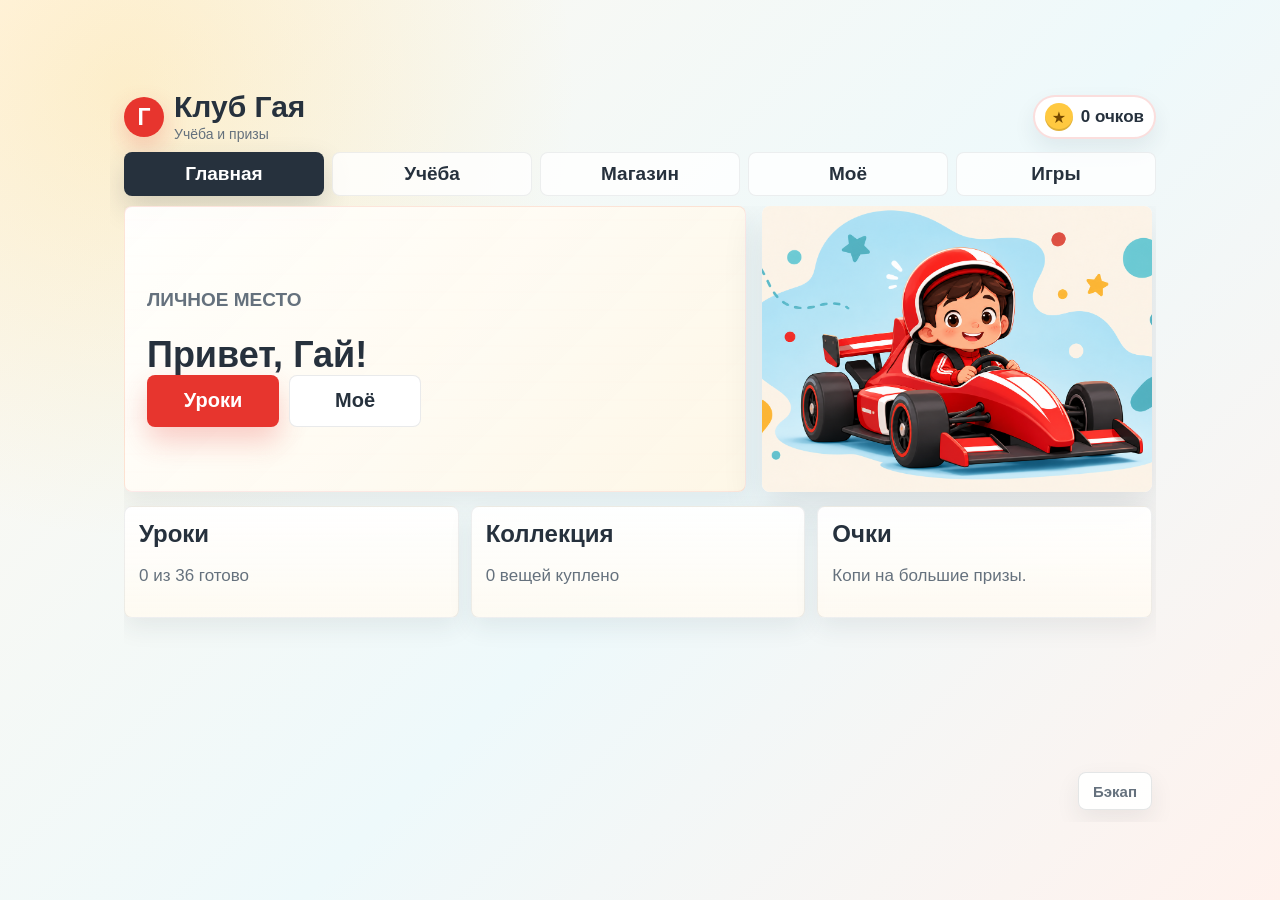
==== index.html @ ee02d969 "Add files via upload" ====
<!doctype html>
<html lang="ru">
  <head>
    <meta charset="utf-8">
    <meta name="viewport" content="width=device-width, initial-scale=1, viewport-fit=cover">
    <meta name="theme-color" content="#e7352e">
    <title>Клуб Гая</title>
    <link rel="manifest" href="manifest.webmanifest">
    <link rel="stylesheet" href="styles.css?v=11">
  </head>
  <body>
    <div id="app" class="app-shell"></div>
    <script src="content.js?v=11"></script>
    <script src="russian-content.js?v=11"></script>
    <script src="lesson-upgrades.js?v=11"></script>
    <script src="app.js?v=11"></script>
  </body>
</html>
---- styles.css ----
:root {
  color-scheme: light;
  --red: #e7352e;
  --red-dark: #b92622;
  --ink: #26313d;
  --muted: #65717d;
  --paper: #fffaf1;
  --panel: #ffffff;
  --line: #e9dfd1;
  --teal: #0da7a3;
  --blue: #3d7bd9;
  --yellow: #ffc940;
  --green: #49b86f;
  --shadow: 0 18px 40px rgba(38, 49, 61, 0.12);
  --soft-shadow: 0 10px 24px rgba(38, 49, 61, 0.08);
  --radius: 8px;
}

* {
  box-sizing: border-box;
}

body {
  margin: 0;
  min-height: 100vh;
  background:
    radial-gradient(circle at 10% 10%, rgba(255, 201, 64, 0.22), transparent 28rem),
    linear-gradient(135deg, #fff8ef 0%, #eef9fb 55%, #fff2ed 100%);
  color: var(--ink);
  font-family: "Trebuchet MS", "Segoe UI", Arial, system-ui, -apple-system, BlinkMacSystemFont, sans-serif;
  font-weight: 500;
}

button,
input,
select {
  font: inherit;
}

button {
  -webkit-tap-highlight-color: transparent;
}

.app-shell {
  width: min(1180px, 100%);
  min-height: 100vh;
  margin: 0 auto;
  padding: 18px clamp(14px, 3vw, 28px) 28px;
}

.topbar {
  display: grid;
  grid-template-columns: 1fr auto;
  gap: 16px;
  align-items: center;
  margin-bottom: 16px;
}

.brand {
  display: flex;
  gap: 12px;
  align-items: center;
  min-width: 0;
}

.brand-mark {
  display: grid;
  place-items: center;
  width: 48px;
  height: 48px;
  border-radius: 50%;
  background: var(--red);
  color: #fff;
  font-size: 28px;
  font-weight: 900;
  box-shadow: 0 10px 24px rgba(231, 53, 46, 0.24);
}

.brand h1 {
  margin: 0;
  font-size: clamp(25px, 4vw, 42px);
  line-height: 1;
}

.brand p {
  margin: 4px 0 0;
  color: var(--muted);
  font-size: clamp(14px, 2vw, 18px);
}

.points-pill {
  display: inline-flex;
  align-items: center;
  gap: 8px;
  min-height: 44px;
  padding: 8px 13px;
  border: 2px solid rgba(231, 53, 46, 0.16);
  border-radius: 999px;
  background: #fff;
  box-shadow: 0 10px 22px rgba(38, 49, 61, 0.08);
  white-space: nowrap;
  font-weight: 800;
}

.coin {
  display: inline-grid;
  place-items: center;
  width: 28px;
  height: 28px;
  border-radius: 50%;
  background: var(--yellow);
  color: #744800;
  box-shadow: inset 0 -2px 0 rgba(0, 0, 0, 0.12);
  font-size: 16px;
}

.nav {
  display: grid;
  grid-template-columns: repeat(5, minmax(0, 1fr));
  gap: 8px;
  margin-bottom: 18px;
}

.nav button,
.primary,
.ghost,
.choice,
.level-button,
.shop-button,
.backup-button {
  border: 0;
  border-radius: var(--radius);
  cursor: pointer;
  min-height: 46px;
  transition: transform 160ms ease, box-shadow 160ms ease, background 160ms ease;
}

.nav button {
  background: rgba(255, 255, 255, 0.78);
  color: var(--ink);
  border: 1px solid rgba(38, 49, 61, 0.08);
  font-weight: 800;
}

.nav button.active {
  background: var(--ink);
  color: #fff;
  box-shadow: 0 12px 28px rgba(38, 49, 61, 0.18);
}

.nav button:active,
.primary:active,
.ghost:active,
.choice:active,
.level-button:active,
.shop-button:active,
.backup-button:active {
  transform: translateY(1px) scale(0.99);
}

.hero {
  display: grid;
  grid-template-columns: minmax(0, 1fr) minmax(270px, 42%);
  gap: clamp(16px, 3vw, 28px);
  align-items: stretch;
  margin-bottom: 20px;
}

.hero-copy {
  min-height: 280px;
  padding: clamp(20px, 4vw, 34px);
  border-radius: var(--radius);
  background:
    linear-gradient(135deg, rgba(255, 255, 255, 0.94), rgba(255, 246, 228, 0.9)),
    repeating-linear-gradient(0deg, rgba(231, 53, 46, 0.04) 0 2px, transparent 2px 18px);
  border: 1px solid rgba(231, 53, 46, 0.1);
  box-shadow: var(--soft-shadow);
}

.eyebrow {
  margin: 0 0 10px;
  color: var(--red-dark);
  font-weight: 750;
  text-transform: uppercase;
  font-size: 13px;
  letter-spacing: 0;
}

.hero h2,
.section-title {
  margin: 0;
  font-size: 42px;
  line-height: 1.02;
  font-weight: 700;
}

.hero-copy p {
  max-width: 54ch;
  margin: 16px 0 22px;
  color: var(--muted);
  font-size: 19px;
  line-height: 1.42;
}

.hero-art {
  overflow: hidden;
  min-height: 280px;
  border-radius: var(--radius);
  background: #fff;
  box-shadow: var(--shadow);
}

.hero-art img,
.garage-scene img {
  width: 100%;
  height: 100%;
  min-height: 280px;
  object-fit: cover;
  display: block;
}

.quick-actions {
  display: flex;
  flex-wrap: wrap;
  gap: 10px;
}

.primary,
.backup-button.primary-action {
  background: var(--red);
  color: #fff;
  box-shadow: 0 14px 28px rgba(231, 53, 46, 0.24);
  font-weight: 900;
  padding: 0 18px;
}

.ghost,
.backup-button {
  background: #fff;
  color: var(--ink);
  border: 1px solid rgba(38, 49, 61, 0.1);
  font-weight: 850;
  padding: 0 16px;
}

.grid {
  display: grid;
  grid-template-columns: repeat(3, minmax(0, 1fr));
  gap: 12px;
}

.card {
  border-radius: var(--radius);
  background: linear-gradient(180deg, rgba(255, 255, 255, 0.95), rgba(255, 250, 241, 0.9));
  border: 1px solid rgba(38, 49, 61, 0.08);
  box-shadow: var(--soft-shadow);
}

.subject-card {
  display: grid;
  gap: 12px;
  min-height: 210px;
  padding: 18px;
  align-content: space-between;
}

.subject-icon {
  display: grid;
  place-items: center;
  width: 62px;
  height: 62px;
  border-radius: 18px;
  color: #fff;
  font-size: 32px;
  font-weight: 900;
}

.subject-russian {
  background: linear-gradient(135deg, var(--red), #ff8a40);
}

.subject-math {
  background: linear-gradient(135deg, var(--teal), #3d7bd9);
}

.subject-hebrew {
  background: linear-gradient(135deg, #3d7bd9, #7bcf7a);
}

.subject-card h3,
.panel h3,
.item-card h3 {
  margin: 0;
  font-size: 25px;
  line-height: 1.1;
}

.subject-card p,
.muted {
  color: var(--muted);
  line-height: 1.4;
}

.subject-card p {
  margin: 0;
}

.progress-line {
  height: 10px;
  overflow: hidden;
  border-radius: 999px;
  background: #efe7dc;
}

.progress-line span {
  display: block;
  height: 100%;
  border-radius: inherit;
  background: linear-gradient(90deg, var(--green), var(--teal));
}

.panel {
  padding: 18px;
  border-radius: var(--radius);
  background: linear-gradient(180deg, rgba(255, 255, 255, 0.95), rgba(255, 250, 241, 0.88));
  border: 1px solid rgba(38, 49, 61, 0.08);
  box-shadow: var(--soft-shadow);
}

.level-list {
  display: grid;
  gap: 10px;
  margin-top: 16px;
}

.level-button {
  display: grid;
  grid-template-columns: 1fr auto;
  gap: 12px;
  align-items: center;
  width: 100%;
  padding: 16px;
  text-align: left;
  background: #fff;
  border: 1px solid rgba(38, 49, 61, 0.1);
}

.level-button strong {
  display: block;
  font-size: 20px;
}

.level-button span {
  display: block;
  margin-top: 4px;
  color: var(--muted);
}

.level-status {
  color: var(--green);
  font-size: 24px;
  font-weight: 900;
}

.lesson {
  display: grid;
  gap: 14px;
}

.lesson-head {
  display: grid;
  gap: 10px;
}

.question {
  display: grid;
  place-items: center;
  padding: 10px 14px;
  font-size: 52px;
  font-weight: 500;
  text-align: center;
  line-height: 1.1;
}

.question.small {
  font-size: 34px;
  line-height: 1.22;
}

.question-card {
  min-height: 210px;
  display: grid;
  place-items: center;
  gap: 10px;
  padding: 22px;
  border-radius: var(--radius);
  background: linear-gradient(135deg, rgba(255, 255, 255, 0.98), rgba(238, 249, 251, 0.9));
  border: 2px solid rgba(13, 167, 163, 0.15);
  text-align: center;
}

.question-stem {
  color: var(--ink);
  font-size: 27px;
  font-weight: 500;
  line-height: 1.25;
}

.hint {
  color: #51606e;
  background: #fff5d8;
  border: 1px solid rgba(255, 201, 64, 0.48);
  border-radius: var(--radius);
  padding: 8px 12px;
  font-size: 21px;
  line-height: 1.25;
}

.visual-card {
  width: min(280px, 100%);
  min-height: 120px;
  display: grid;
  place-items: center;
}

.emoji-visual {
  font-size: 72px;
}

.mini-car,
.mini-ball,
.mini-balloon,
.mini-house {
  --toy: var(--red);
}

.red { --toy: #e7352e; }
.blue { --toy: #3d7bd9; }
.yellow { --toy: #ffc940; }
.green { --toy: #49b86f; }

.mini-car {
  position: relative;
  width: 190px;
  height: 70px;
  border-radius: 26px 44px 18px 18px;
  background: var(--toy);
  background: linear-gradient(180deg, color-mix(in srgb, var(--toy), #fff 24%), var(--toy));
  box-shadow: inset 0 -8px 0 rgba(0, 0, 0, 0.1), 0 12px 18px rgba(38, 49, 61, 0.16);
}

.mini-car::before {
  content: "";
  position: absolute;
  left: 56px;
  top: -28px;
  width: 72px;
  height: 40px;
  border-radius: 28px 34px 10px 10px;
  background: #bde7ff;
  border: 7px solid var(--toy);
}

.mini-car::after,
.mini-car span::before {
  content: "";
  position: absolute;
  bottom: -14px;
  width: 38px;
  height: 38px;
  border-radius: 50%;
  background: radial-gradient(circle, #fff 0 26%, #26313d 28% 62%, #111 64%);
}

.mini-car::after { left: 24px; }
.mini-car span::before { right: 24px; }

.mini-ball {
  width: 118px;
  height: 118px;
  border-radius: 50%;
  background: var(--toy);
  background:
    radial-gradient(circle at 35% 28%, rgba(255, 255, 255, 0.62), transparent 18%),
    linear-gradient(135deg, color-mix(in srgb, var(--toy), #fff 18%), var(--toy));
  box-shadow: inset -12px -16px 0 rgba(0, 0, 0, 0.1), 0 14px 20px rgba(38, 49, 61, 0.14);
}

.mini-balloon {
  width: 96px;
  height: 118px;
  border-radius: 50% 50% 44% 44%;
  background: var(--toy);
  background: linear-gradient(135deg, color-mix(in srgb, var(--toy), #fff 22%), var(--toy));
  box-shadow: inset -10px -14px 0 rgba(0, 0, 0, 0.1), 0 12px 18px rgba(38, 49, 61, 0.14);
  position: relative;
}

.mini-balloon::after {
  content: "";
  position: absolute;
  left: 46px;
  top: 112px;
  width: 2px;
  height: 42px;
  background: #7c8a95;
}

.mini-house {
  width: 142px;
  height: 108px;
  background: var(--toy);
  background: linear-gradient(180deg, color-mix(in srgb, var(--toy), #fff 24%), var(--toy));
  border-radius: 8px;
  position: relative;
  box-shadow: inset 0 -10px 0 rgba(0, 0, 0, 0.08), 0 12px 20px rgba(38, 49, 61, 0.14);
}

.mini-house::before {
  content: "";
  position: absolute;
  left: 16px;
  top: -48px;
  width: 110px;
  height: 110px;
  transform: rotate(45deg);
  background: #26313d;
  border-radius: 8px;
  z-index: -1;
}

.place-visual {
  grid-template-columns: 1fr;
  color: var(--ink);
}

.place-visual span {
  font-size: 56px;
}

.place-visual b {
  color: var(--red);
  font-size: 54px;
  line-height: 0.4;
}

.place-visual i {
  font-style: normal;
  font-size: 74px;
  line-height: 0.7;
}

.rtl {
  direction: rtl;
  font-family: "Segoe UI", Arial, sans-serif;
}

.choices {
  display: grid;
  grid-template-columns: repeat(2, minmax(0, 1fr));
  gap: 10px;
}

.choice {
  min-height: 86px;
  padding: 14px 16px;
  background: #fff;
  border: 2px solid rgba(38, 49, 61, 0.08);
  color: var(--ink);
  font-size: 30px;
  font-weight: 500;
  line-height: 1.16;
}

.choice.correct {
  border-color: var(--green);
  background: #ecfff2;
}

.choice.wrong {
  border-color: var(--red);
  background: #fff0ef;
}

.feedback {
  min-height: 34px;
  color: var(--muted);
  font-size: 19px;
  font-weight: 650;
}

.match-grid {
  display: grid;
  grid-template-columns: 1fr 1fr;
  gap: 12px;
}

.match-col {
  display: grid;
  gap: 8px;
}

.match-tile {
  min-height: 58px;
  padding: 10px;
  border: 2px solid rgba(38, 49, 61, 0.1);
  border-radius: var(--radius);
  background: #fff;
  font-size: 22px;
  font-weight: 900;
  cursor: pointer;
}

.match-tile.selected {
  border-color: var(--blue);
  background: #eff6ff;
}

.match-tile.done {
  opacity: 0.45;
  pointer-events: none;
}

.shop-grid {
  display: grid;
  grid-template-columns: repeat(4, minmax(0, 1fr));
  gap: 14px;
}

.item-card {
  display: grid;
  gap: 12px;
  padding: 14px;
}

.item-card h3 {
  display: flex;
  align-items: end;
  font-size: 24px;
  min-height: 60px;
  font-weight: 600;
}

.item-meta {
  display: grid;
  gap: 4px;
  min-height: 48px;
  margin: 0;
  color: var(--muted);
  font-size: 17px;
  line-height: 1.15;
}

.item-meta strong {
  color: var(--ink);
  font-size: 25px;
  font-weight: 700;
}

.item-meta strong::after {
  content: " очков";
  color: var(--muted);
  font-size: 16px;
  font-weight: 500;
}

.reward-frame {
  display: grid;
  place-items: center;
  min-height: 148px;
  border-radius: var(--radius);
  background:
    linear-gradient(180deg, rgba(255, 255, 255, 0.9), rgba(255, 247, 232, 0.94)),
    radial-gradient(circle at 50% 72%, rgba(38, 49, 61, 0.09), transparent 48%);
  border: 1px solid rgba(38, 49, 61, 0.08);
}

.reward-thumb {
  display: block;
  width: 88%;
  max-width: 172px;
  height: 134px;
  object-fit: contain;
}

.shop-button {
  width: 100%;
  background: var(--ink);
  color: #fff;
  font-weight: 800;
}

.shop-button.owned {
  background: #e7f7ee;
  color: #1f7b44;
}

.shop-button:disabled {
  cursor: default;
  opacity: 0.65;
}

.garage-scene {
  position: relative;
  min-height: 300px;
  overflow: hidden;
  border-radius: var(--radius);
  box-shadow: var(--shadow);
  background: #fff;
}

.garage-overlay {
  position: absolute;
  inset: auto 16px 16px;
  padding: 14px;
  border-radius: var(--radius);
  background: rgba(255, 255, 255, 0.9);
}

.backup-panel {
  display: grid;
  gap: 12px;
  max-width: 720px;
}

.file-input {
  display: block;
  width: 100%;
  padding: 14px;
  border-radius: var(--radius);
  border: 1px dashed rgba(38, 49, 61, 0.28);
  background: #fff;
}

.toast {
  position: fixed;
  right: 18px;
  bottom: 18px;
  z-index: 10;
  max-width: min(420px, calc(100% - 36px));
  padding: 14px 16px;
  border-radius: var(--radius);
  background: var(--ink);
  color: #fff;
  box-shadow: var(--shadow);
  font-weight: 800;
}

@media (max-width: 820px) {
  .topbar,
  .hero {
    grid-template-columns: 1fr;
  }

  .points-pill {
    justify-self: start;
  }

  .nav {
    grid-template-columns: repeat(3, minmax(0, 1fr));
  }

  .grid,
  .shop-grid {
    grid-template-columns: repeat(2, minmax(0, 1fr));
  }
}

@media (max-width: 560px) {
  .app-shell {
    padding-inline: 10px;
  }

  .nav,
  .grid,
  .choices,
  .shop-grid,
  .match-grid {
    grid-template-columns: 1fr;
  }

  .hero-copy,
  .panel {
    padding: 14px;
  }

  .section-title,
  .hero h2 {
    font-size: 34px;
  }

  .question {
    font-size: 40px;
  }

  .question.small,
  .question-stem {
    font-size: 26px;
  }

  .choice {
    font-size: 27px;
  }
}

.brand-mark,
.primary,
.backup-button.primary-action,
.subject-icon,
.level-status {
  font-weight: 800;
}

.brand h1,
.nav button,
.level-button strong,
.shop-button {
  font-weight: 750;
}

.subject-card h3,
.panel h3,
.item-card h3,
.feedback {
  font-weight: 650;
}

/* Fixed horizontal tablet layout */
body {
  display: grid;
  place-items: center;
  min-height: 100vh;
  overflow: hidden;
}

.app-shell {
  position: relative;
  width: min(1180px, calc(100vw - 24px));
  height: min(760px, calc(100vh - 24px));
  min-height: 0;
  display: grid;
  grid-template-rows: auto auto 1fr;
  gap: 12px;
  padding: 16px 18px;
  overflow: hidden;
}

.app-shell > main {
  min-height: 0;
  overflow: auto;
  padding: 0 2px 54px 0;
  scrollbar-width: thin;
}

.topbar {
  grid-template-columns: 1fr auto;
  margin: 0;
}

.brand-mark {
  width: 44px;
  height: 44px;
  font-size: 25px;
  font-weight: 700;
}

.brand h1 {
  font-size: 34px;
  font-weight: 700;
}

.brand p {
  font-size: 16px;
}

.points-pill {
  min-height: 42px;
  font-weight: 700;
}

.nav {
  grid-template-columns: repeat(5, minmax(0, 1fr));
  gap: 10px;
  margin: 0;
}

.nav button {
  min-height: 48px;
  font-size: 20px;
  font-weight: 650;
}

.side-backup {
  position: absolute;
  right: 18px;
  bottom: 12px;
  z-index: 8;
  min-height: 38px;
  padding: 0 14px;
  border: 1px solid rgba(38, 49, 61, 0.12);
  border-radius: var(--radius);
  background: rgba(255, 255, 255, 0.92);
  color: var(--muted);
  box-shadow: var(--soft-shadow);
  cursor: pointer;
  font-size: 15px;
  font-weight: 600;
}

.hero {
  grid-template-columns: minmax(0, 1.08fr) minmax(360px, 0.92fr);
  gap: 16px;
  height: 308px;
  margin-bottom: 14px;
}

.hero-copy,
.hero-art,
.hero-art img {
  min-height: 0;
  height: 100%;
}

.hero-copy {
  display: grid;
  align-content: center;
  padding: 26px;
}

.hero h2,
.section-title {
  font-size: 40px;
  font-weight: 700;
}

.quick-actions .primary,
.quick-actions .ghost {
  min-width: 132px;
  min-height: 52px;
  font-size: 20px;
  font-weight: 650;
}

.grid {
  grid-template-columns: repeat(3, minmax(0, 1fr));
  gap: 14px;
}

.panel {
  padding: 16px;
}

.subject-card {
  min-height: 246px;
  padding: 18px;
}

.subject-card h3,
.panel h3 {
  font-size: 26px;
  font-weight: 650;
}

.level-list {
  grid-template-columns: repeat(2, minmax(0, 1fr));
  gap: 10px;
  max-height: 548px;
  overflow: auto;
  padding-right: 2px;
}

.level-button {
  min-height: 86px;
  grid-template-columns: minmax(0, 1fr) auto;
  padding: 14px;
}

.lesson {
  height: 100%;
  grid-template-rows: auto minmax(0, 1fr) auto auto;
}

.lesson-head {
  grid-template-columns: auto minmax(0, 1fr) 250px;
  align-items: center;
}

.lesson-head h2 {
  margin: 0;
  font-size: 30px;
}

.lesson-head .muted {
  margin: 0;
}

.question-card {
  min-height: 250px;
  padding: 20px;
}

.question {
  font-size: 50px;
}

.question.small {
  font-size: 32px;
}

.choices {
  grid-template-columns: repeat(2, minmax(0, 1fr));
  gap: 12px;
}

.choice {
  min-height: 78px;
  font-size: 28px;
  font-weight: 500;
}

.shop-grid {
  grid-template-columns: repeat(5, minmax(0, 1fr));
  gap: 12px;
}

.item-card {
  min-height: 286px;
  padding: 10px;
  gap: 8px;
}

.reward-frame {
  min-height: 150px;
  background: #fff7e8;
}

.reward-thumb {
  width: 100%;
  max-width: 158px;
  height: 142px;
  border-radius: var(--radius);
  object-fit: contain;
}

.item-card h3 {
  min-height: 54px;
  font-size: 22px;
  font-weight: 650;
}

.item-meta {
  min-height: 42px;
  font-size: 16px;
}

.item-meta strong {
  font-size: 23px;
}

.shop-button {
  min-height: 42px;
  font-weight: 650;
}

.garage-scene {
  min-height: 340px;
}

.games-layout {
  display: grid;
  grid-template-columns: 1.2fr 1fr 1fr;
  gap: 14px;
}

.match-grid {
  grid-template-columns: 1fr 1fr;
}

.games-intro {
  min-height: 250px;
  display: grid;
  align-content: center;
}

.game-slot {
  min-height: 250px;
  display: grid;
  place-items: center;
  align-content: center;
  gap: 14px;
  border-radius: var(--radius);
  background: #fff;
  border: 2px dashed rgba(38, 49, 61, 0.18);
  box-shadow: var(--soft-shadow);
}

.game-slot h3 {
  margin: 0;
  font-size: 26px;
}

.game-slot.locked {
  opacity: 0.72;
}

.game-icon {
  display: grid;
  place-items: center;
  width: 86px;
  height: 86px;
  border-radius: 50%;
  background: var(--red);
  color: #fff;
  font-size: 48px;
  font-weight: 700;
}

.backup-panel {
  max-width: 520px;
}

/* Layout repair pass: tablet-first, no spilling */
.app-shell {
  width: min(1060px, calc(100vw - 20px));
  height: min(744px, calc(100vh - 20px));
  padding: 14px;
  gap: 10px;
}

.app-shell * {
  min-width: 0;
}

.app-shell > main {
  padding: 0 4px 48px 0;
}

.topbar {
  gap: 10px;
}

.brand {
  gap: 10px;
}

.brand-mark {
  width: 40px;
  height: 40px;
  font-size: 23px;
}

.brand h1 {
  font-size: 30px;
  white-space: nowrap;
}

.brand p {
  font-size: 14px;
  white-space: nowrap;
}

.points-pill {
  min-height: 38px;
  padding: 6px 10px;
  font-size: 17px;
}

.nav {
  gap: 8px;
}

.nav button {
  min-height: 44px;
  padding: 0 8px;
  font-size: 19px;
  line-height: 1.05;
  overflow: hidden;
  white-space: nowrap;
  text-overflow: ellipsis;
}

.hero {
  height: 286px;
  grid-template-columns: 1fr 390px;
}

.hero-copy {
  padding: 22px;
}

.hero h2,
.section-title {
  font-size: 36px;
  line-height: 1.08;
  overflow-wrap: anywhere;
}

.panel {
  padding: 14px;
}

.grid {
  gap: 12px;
}

.panel h3,
.subject-card h3 {
  font-size: 24px;
  line-height: 1.12;
}

.muted,
.subject-card p {
  font-size: 17px;
  line-height: 1.25;
}

.subject-card {
  min-height: 220px;
  gap: 10px;
}

.subject-card .primary {
  min-height: 44px;
  font-size: 18px;
}

.level-list {
  grid-template-columns: repeat(2, minmax(0, 1fr));
  max-height: 570px;
}

.level-button {
  min-height: 74px;
  grid-template-columns: 38px minmax(0, 1fr) 28px;
  gap: 10px;
  padding: 10px 12px;
}

.level-button.locked {
  background: rgba(255, 255, 255, 0.62);
  color: #8a96a1;
  box-shadow: none;
  cursor: default;
}

.level-button.locked .level-num {
  background: #edf1f4;
  color: #8a96a1;
}

.level-num {
  display: grid;
  place-items: center;
  width: 34px;
  height: 34px;
  border-radius: 50%;
  background: #fff1dc;
  color: var(--red-dark);
  font-size: 18px;
  font-weight: 700;
}

.level-copy {
  overflow: hidden;
}

.level-copy strong {
  display: block;
  font-size: 20px;
  line-height: 1.08;
  overflow: hidden;
  white-space: nowrap;
  text-overflow: ellipsis;
}

.level-copy span {
  display: block;
  margin-top: 5px;
  font-size: 16px;
  line-height: 1.1;
}

.level-status {
  font-size: 25px;
  line-height: 1;
}

.lesson-head {
  grid-template-columns: auto minmax(0, 1fr) 220px;
  gap: 10px;
}

.lesson-head h2 {
  font-size: 28px;
  overflow: hidden;
  white-space: nowrap;
  text-overflow: ellipsis;
}

.question-card {
  min-height: 226px;
  max-height: 280px;
  overflow: auto;
}

.question-stem {
  font-size: 25px;
  overflow-wrap: anywhere;
}

.question {
  font-size: 46px;
  overflow-wrap: anywhere;
}

.question.small {
  font-size: 30px;
}

.hint {
  font-size: 19px;
}

.choices {
  gap: 10px;
}

.choice {
  min-height: 72px;
  max-height: 116px;
  display: flex;
  align-items: center;
  justify-content: center;
  padding: 10px 12px;
  overflow: hidden;
  overflow-wrap: anywhere;
  text-align: center;
  font-size: 25px;
  line-height: 1.12;
}

.feedback {
  font-size: 18px;
  min-height: 28px;
}

.shop-grid {
  grid-template-columns: repeat(3, minmax(0, 1fr));
  gap: 14px;
  margin-top: 10px !important;
}

.item-card {
  min-height: 284px;
  grid-template-rows: 166px 48px 34px 42px;
  gap: 8px;
  padding: 12px;
}

.reward-frame {
  min-height: 0;
  height: 166px;
  overflow: hidden;
  background: #fffaf1;
  border: 0;
}

.reward-thumb {
  width: 156px;
  height: 156px;
  max-width: none;
  border-radius: 0;
  object-fit: contain;
  mix-blend-mode: multiply;
}

.item-card h3 {
  min-height: 0;
  align-items: center;
  justify-content: center;
  text-align: center;
  font-size: 22px;
  line-height: 1.05;
  overflow: hidden;
}

.item-meta {
  min-height: 0;
  display: flex;
  align-items: center;
  justify-content: center;
}

.item-meta span {
  display: none;
}

.item-meta strong {
  font-size: 24px;
  line-height: 1;
  white-space: nowrap;
}

.item-meta strong::after {
  font-size: 15px;
}

.shop-button {
  min-height: 42px;
  padding: 0 8px;
  font-size: 18px;
  overflow: hidden;
}

.garage-scene {
  min-height: 294px;
}

.garage-overlay {
  max-width: 380px;
}

.garage-overlay h2 {
  margin: 0 0 4px;
}

.games-layout {
  grid-template-columns: repeat(3, minmax(0, 1fr));
}

.game-slot,
.games-intro {
  min-height: 220px;
}

.games-layout {
  align-items: stretch;
}

.game-slot {
  padding: 16px;
  text-align: center;
}

.game-slot .muted {
  margin: 0;
  min-height: 42px;
}

.game-slot.unlocked {
  border-style: solid;
  border-color: rgba(73, 184, 111, 0.38);
  background: #f3fff7;
}

.backup-panel {
  max-width: 460px;
}

.practice-card {
  display: grid;
  grid-template-columns: minmax(0, 1fr) 150px;
  gap: 12px;
  align-items: center;
  margin: 12px 0;
  padding: 12px 14px;
  border: 1px solid rgba(13, 167, 163, 0.2);
  border-radius: var(--radius);
  background: #f4fffc;
}

.practice-card h3 {
  margin: 0 0 4px;
  font-size: 23px;
  line-height: 1.08;
}

.practice-card p {
  margin: 0;
}

.practice-card.locked {
  background: #f7f4ef;
  border-color: rgba(38, 49, 61, 0.08);
}

.practice-start {
  width: 100%;
  font-size: 18px;
}

.primary:disabled,
.practice-start:disabled {
  cursor: default;
  background: #c9d0d6;
  color: #66717c;
  box-shadow: none;
}

.endless-panel .question-card {
  min-height: 210px;
}

.endless-head {
  grid-template-columns: auto minmax(0, 1fr) 250px;
}

.endless-head h2 {
  margin: 0;
}

.endless-head .muted {
  margin: 4px 0 0;
}

.endless-stats {
  display: grid;
  grid-template-columns: repeat(2, minmax(0, 1fr));
  gap: 8px;
}

.endless-stats span {
  display: grid;
  place-items: center;
  min-height: 46px;
  padding: 6px 8px;
  border-radius: var(--radius);
  background: #fff8e5;
  color: #744800;
  font-size: 18px;
  font-weight: 800;
  text-align: center;
}

.endless-meta {
  margin: 4px 0 10px;
  color: var(--muted);
  font-size: 17px;
  line-height: 1.2;
}

.simple-head {
  grid-template-columns: auto minmax(0, 1fr);
}

.empty-state {
  display: grid;
  place-items: center;
  min-height: 300px;
  text-align: center;
}

.empty-state h3 {
  margin: 0 0 8px;
  font-size: 34px;
}

.brick-breaker-card {
  align-content: start;
}

.brick-game-icon {
  font-size: 27px;
}

.game-pack-actions {
  display: grid;
  grid-template-columns: repeat(2, minmax(0, 1fr));
  gap: 8px;
  width: 100%;
}

.game-play-button {
  width: 100%;
  min-height: 42px;
}

.game-player {
  display: grid;
  grid-template-rows: auto minmax(0, 1fr);
  gap: 8px;
  height: min(606px, calc(100vh - 138px));
}

.game-player-head {
  display: grid;
  grid-template-columns: auto minmax(0, 1fr);
  align-items: center;
  gap: 12px;
  min-height: 58px;
  padding: 10px 12px;
  border: 1px solid rgba(38, 49, 61, 0.08);
  border-radius: var(--radius);
  background: rgba(255, 255, 255, 0.9);
  box-shadow: var(--soft-shadow);
}

.game-player-head h2 {
  margin: 0;
  font-size: 28px;
  line-height: 1.05;
}

.game-player-head .muted {
  margin: 3px 0 0;
}

.game-frame {
  width: 100%;
  height: 100%;
  border: 0;
  border-radius: var(--radius);
  background: #eef7f8;
  box-shadow: var(--shadow);
}
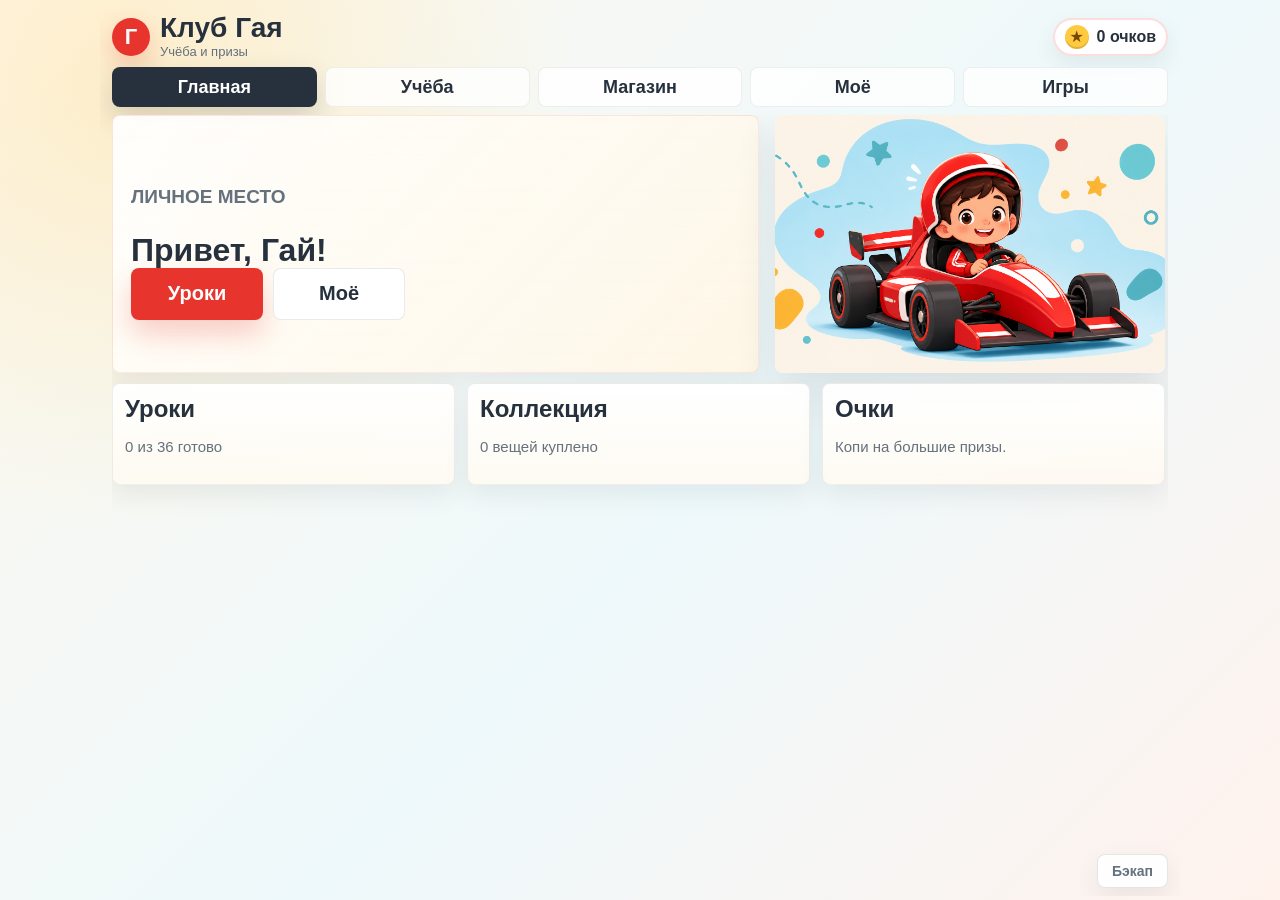
==== commit e5366eeb: "Add files via upload" ====
--- a/index.html
+++ b/index.html
@@ -6,13 +6,13 @@
     <meta name="theme-color" content="#e7352e">
     <title>Клуб Гая</title>
     <link rel="manifest" href="manifest.webmanifest">
-    <link rel="stylesheet" href="styles.css?v=11">
+    <link rel="stylesheet" href="styles.css?v=12">
   </head>
   <body>
     <div id="app" class="app-shell"></div>
-    <script src="content.js?v=11"></script>
-    <script src="russian-content.js?v=11"></script>
-    <script src="lesson-upgrades.js?v=11"></script>
-    <script src="app.js?v=11"></script>
+    <script src="content.js?v=12"></script>
+    <script src="russian-content.js?v=12"></script>
+    <script src="lesson-upgrades.js?v=12"></script>
+    <script src="app.js?v=12"></script>
   </body>
 </html>
--- a/styles.css
+++ b/styles.css
@@ -1614,3 +1614,352 @@
   background: #eef7f8;
   box-shadow: var(--shadow);
 }
+
+/* Chrome tablet viewport fit */
+html,
+body {
+  height: 100%;
+  min-height: 100svh;
+}
+
+body {
+  min-height: 100svh;
+}
+
+.app-shell {
+  width: min(1080px, calc(100vw - 8px));
+  height: calc(100vh - 8px);
+  height: calc(100dvh - 8px);
+  height: calc(100svh - 8px);
+  padding: 10px 12px;
+  gap: 8px;
+  grid-template-rows: auto auto minmax(0, 1fr);
+}
+
+.app-shell > main {
+  padding: 0 3px 40px 0;
+}
+
+.topbar {
+  min-height: 40px;
+}
+
+.brand-mark {
+  width: 38px;
+  height: 38px;
+  font-size: 22px;
+}
+
+.brand h1 {
+  font-size: 28px;
+}
+
+.brand p {
+  margin-top: 2px;
+  font-size: 13px;
+}
+
+.points-pill {
+  min-height: 36px;
+  padding: 5px 10px;
+  font-size: 16px;
+}
+
+.coin {
+  width: 24px;
+  height: 24px;
+}
+
+.nav button {
+  min-height: 40px;
+  font-size: 18px;
+}
+
+.side-backup {
+  right: 12px;
+  bottom: 8px;
+  min-height: 34px;
+  font-size: 14px;
+}
+
+.hero {
+  height: min(258px, calc(100svh - 398px));
+  min-height: 198px;
+  margin-bottom: 10px;
+}
+
+.hero-copy {
+  padding: 18px;
+}
+
+.hero h2,
+.section-title {
+  font-size: 32px;
+}
+
+.panel {
+  padding: 12px;
+}
+
+.subject-card {
+  min-height: 190px;
+  padding: 14px;
+}
+
+.subject-icon {
+  width: 56px;
+  height: 56px;
+  font-size: 30px;
+}
+
+.muted,
+.subject-card p {
+  font-size: 15px;
+}
+
+.level-list {
+  max-height: calc(100svh - 192px);
+  gap: 8px;
+  margin-top: 10px;
+}
+
+.level-button {
+  min-height: 62px;
+  padding: 8px 10px;
+}
+
+.level-copy strong {
+  font-size: 18px;
+}
+
+.level-copy span {
+  font-size: 14px;
+}
+
+.lesson {
+  gap: 8px;
+}
+
+.lesson-head {
+  grid-template-columns: auto minmax(0, 1fr) 180px;
+}
+
+.lesson-head h2 {
+  font-size: 24px;
+}
+
+.lesson-head .muted {
+  font-size: 14px;
+}
+
+.question-card {
+  min-height: 160px;
+  max-height: 210px;
+  padding: 14px;
+}
+
+.question {
+  font-size: 36px;
+}
+
+.question.small,
+.question-stem {
+  font-size: 23px;
+}
+
+.hint {
+  padding: 9px 12px;
+  font-size: 16px;
+}
+
+.choice {
+  min-height: 56px;
+  max-height: 86px;
+  font-size: 22px;
+}
+
+.feedback {
+  font-size: 16px;
+}
+
+.practice-card {
+  margin: 8px 0;
+  padding: 9px 10px;
+}
+
+.practice-card h3 {
+  font-size: 20px;
+}
+
+.shop-grid {
+  grid-template-columns: repeat(4, minmax(0, 1fr));
+  gap: 10px;
+}
+
+.item-card {
+  min-height: 230px;
+  grid-template-rows: 124px 40px 28px 38px;
+  padding: 9px;
+}
+
+.reward-frame {
+  height: 124px;
+}
+
+.reward-thumb {
+  width: 118px;
+  height: 118px;
+}
+
+.item-card h3 {
+  font-size: 18px;
+}
+
+.item-meta strong {
+  font-size: 20px;
+}
+
+.games-layout {
+  grid-template-columns: repeat(3, minmax(0, 1fr));
+  gap: 10px;
+}
+
+.game-slot,
+.games-intro {
+  min-height: 188px;
+}
+
+.game-slot {
+  padding: 12px;
+}
+
+.game-player {
+  height: calc(100vh - 104px);
+  height: calc(100dvh - 104px);
+  height: calc(100svh - 104px);
+  gap: 6px;
+}
+
+.game-player-head {
+  min-height: 46px;
+  padding: 7px 9px;
+}
+
+.game-player-head h2 {
+  font-size: 24px;
+}
+
+.game-frame {
+  box-shadow: var(--soft-shadow);
+}
+
+@media (max-height: 650px) {
+  .app-shell {
+    padding: 7px 9px;
+    gap: 6px;
+  }
+
+  .brand p {
+    display: none;
+  }
+
+  .brand-mark {
+    width: 34px;
+    height: 34px;
+    font-size: 20px;
+  }
+
+  .brand h1 {
+    font-size: 24px;
+  }
+
+  .points-pill {
+    min-height: 32px;
+    font-size: 14px;
+  }
+
+  .nav button {
+    min-height: 36px;
+    font-size: 16px;
+  }
+
+  .hero {
+    height: 206px;
+    min-height: 184px;
+    grid-template-columns: minmax(0, 1fr) 330px;
+  }
+
+  .hero h2,
+  .section-title {
+    font-size: 28px;
+  }
+
+  .grid {
+    gap: 8px;
+  }
+
+  .subject-card {
+    min-height: 168px;
+    padding: 11px;
+  }
+
+  .subject-card h3,
+  .panel h3 {
+    font-size: 20px;
+  }
+
+  .subject-card .primary,
+  .quick-actions .primary,
+  .quick-actions .ghost {
+    min-height: 38px;
+    font-size: 16px;
+  }
+
+  .level-list {
+    max-height: calc(100svh - 166px);
+  }
+
+  .level-button {
+    min-height: 54px;
+  }
+
+  .lesson-head {
+    grid-template-columns: auto minmax(0, 1fr) 150px;
+  }
+
+  .question-card {
+    min-height: 132px;
+    max-height: 172px;
+  }
+
+  .choice {
+    min-height: 48px;
+    font-size: 19px;
+  }
+
+  .shop-grid {
+    grid-template-columns: repeat(5, minmax(0, 1fr));
+  }
+
+  .item-card {
+    min-height: 196px;
+    grid-template-rows: 98px 34px 24px 34px;
+  }
+
+  .reward-frame {
+    height: 98px;
+  }
+
+  .reward-thumb {
+    width: 94px;
+    height: 94px;
+  }
+
+  .item-card h3 {
+    font-size: 15px;
+  }
+
+  .game-player {
+    height: calc(100svh - 84px);
+  }
+}
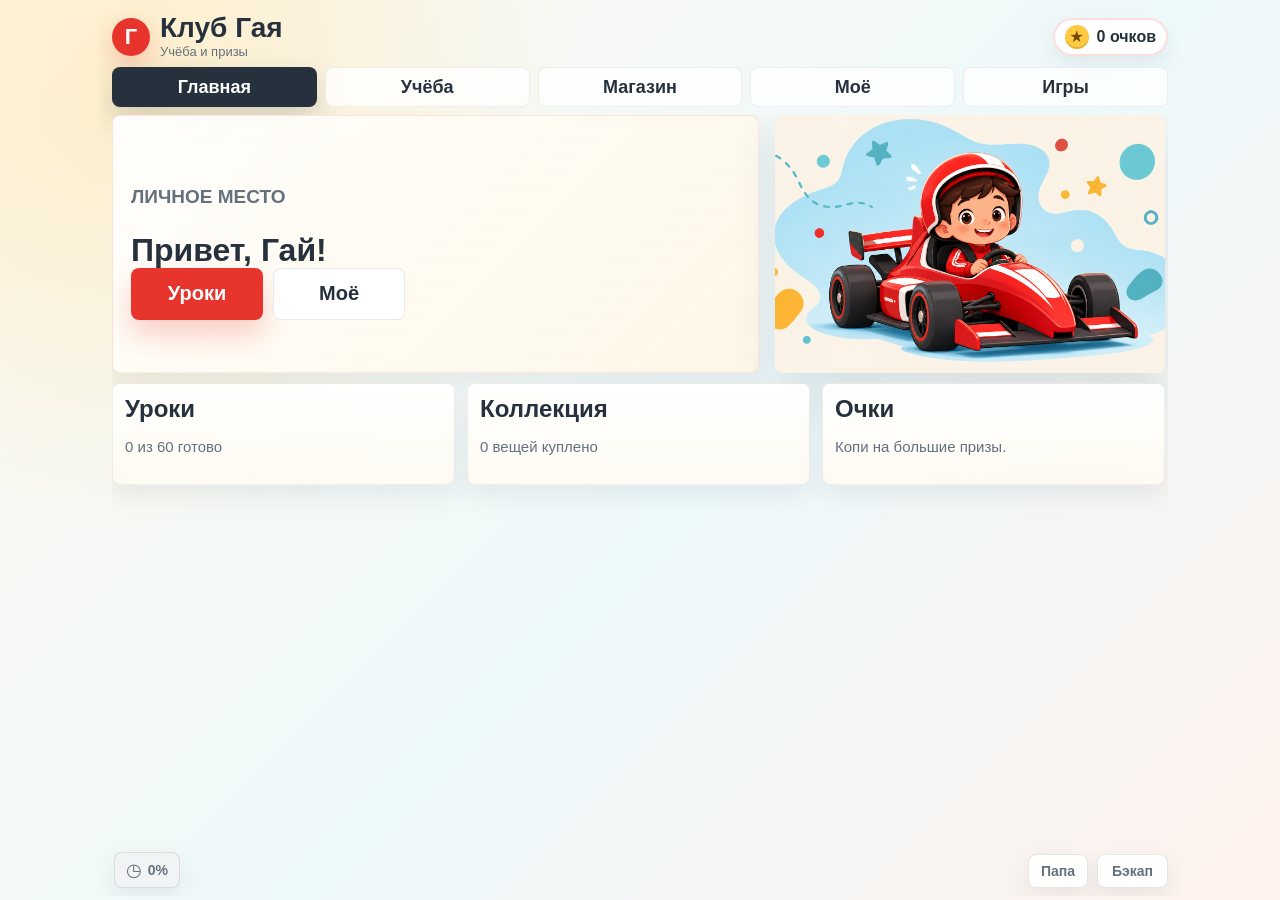
==== commit 43b6693a: "Add files via upload" ====
--- a/index.html
+++ b/index.html
@@ -6,13 +6,14 @@
     <meta name="theme-color" content="#e7352e">
     <title>Клуб Гая</title>
     <link rel="manifest" href="manifest.webmanifest">
-    <link rel="stylesheet" href="styles.css?v=12">
+    <link rel="stylesheet" href="styles.css?v=20">
   </head>
   <body>
     <div id="app" class="app-shell"></div>
-    <script src="content.js?v=12"></script>
-    <script src="russian-content.js?v=12"></script>
-    <script src="lesson-upgrades.js?v=12"></script>
-    <script src="app.js?v=12"></script>
+    <script src="content.js?v=20"></script>
+    <script src="russian-content.js?v=20"></script>
+    <script src="lesson-upgrades.js?v=20"></script>
+    <script src="expanded-lessons.js?v=20"></script>
+    <script src="app.js?v=20"></script>
   </body>
 </html>
--- a/styles.css
+++ b/styles.css
@@ -18,6 +18,7 @@
 
 * {
   box-sizing: border-box;
+  -webkit-tap-highlight-color: transparent;
 }
 
 body {
@@ -29,6 +30,10 @@
   color: var(--ink);
   font-family: "Trebuchet MS", "Segoe UI", Arial, system-ui, -apple-system, BlinkMacSystemFont, sans-serif;
   font-weight: 500;
+  user-select: none;
+  -webkit-user-select: none;
+  -webkit-touch-callout: none;
+  overscroll-behavior: none;
 }
 
 button,
@@ -39,6 +44,10 @@
 
 button {
   -webkit-tap-highlight-color: transparent;
+  user-select: none;
+  -webkit-user-select: none;
+  -webkit-touch-callout: none;
+  touch-action: manipulation;
 }
 
 .app-shell {
@@ -555,6 +564,10 @@
   font-family: "Segoe UI", Arial, sans-serif;
 }
 
+.text-run {
+  unicode-bidi: isolate;
+}
+
 .choices {
   display: grid;
   grid-template-columns: repeat(2, minmax(0, 1fr));
@@ -587,6 +600,70 @@
   color: var(--muted);
   font-size: 19px;
   font-weight: 650;
+}
+
+.intro-card {
+  display: grid;
+  align-content: center;
+  gap: 14px;
+  min-height: 420px;
+  padding: 24px;
+  border-radius: var(--radius);
+  background:
+    linear-gradient(135deg, rgba(255, 255, 255, 0.98), rgba(255, 245, 225, 0.92)),
+    repeating-linear-gradient(0deg, rgba(13, 167, 163, 0.05) 0 2px, transparent 2px 18px);
+  border: 2px solid rgba(13, 167, 163, 0.14);
+  text-align: center;
+}
+
+.intro-card h3 {
+  margin: 0;
+  font-size: 34px;
+  line-height: 1.08;
+}
+
+.intro-card p {
+  margin: 0;
+  color: var(--muted);
+  font-size: 24px;
+  line-height: 1.25;
+}
+
+.intro-examples {
+  display: grid;
+  grid-template-columns: repeat(2, minmax(0, 1fr));
+  gap: 12px;
+}
+
+.intro-example {
+  display: grid;
+  gap: 8px;
+  align-content: center;
+  min-height: 116px;
+  padding: 14px;
+  border-radius: var(--radius);
+  background: #fff;
+  border: 1px solid rgba(38, 49, 61, 0.1);
+}
+
+.intro-example span {
+  color: var(--muted);
+  font-size: 19px;
+  line-height: 1.2;
+}
+
+.intro-example strong {
+  color: var(--ink);
+  font-size: 26px;
+  line-height: 1.12;
+  font-weight: 650;
+}
+
+.intro-start {
+  justify-self: center;
+  min-width: 190px;
+  min-height: 54px;
+  font-size: 22px;
 }
 
 .match-grid {
@@ -1773,13 +1850,45 @@
 }
 
 .choice {
-  min-height: 56px;
-  max-height: 86px;
-  font-size: 22px;
+  min-height: 64px;
+  max-height: 98px;
+  font-size: 28px;
 }
 
 .feedback {
   font-size: 16px;
+}
+
+.intro-card {
+  min-height: 360px;
+  gap: 10px;
+  padding: 18px;
+}
+
+.intro-card h3 {
+  font-size: 30px;
+}
+
+.intro-card p {
+  font-size: 21px;
+}
+
+.intro-example {
+  min-height: 92px;
+  padding: 11px;
+}
+
+.intro-example span {
+  font-size: 17px;
+}
+
+.intro-example strong {
+  font-size: 24px;
+}
+
+.intro-start {
+  min-height: 48px;
+  font-size: 20px;
 }
 
 .practice-card {
@@ -1833,11 +1942,11 @@
   padding: 12px;
 }
 
-.game-player {
-  height: calc(100vh - 104px);
-  height: calc(100dvh - 104px);
-  height: calc(100svh - 104px);
-  gap: 6px;
+  .game-player {
+    height: calc(100vh - 104px);
+    height: calc(100dvh - 104px);
+    height: calc(100svh - 104px);
+    gap: 6px;
 }
 
 .game-player-head {
@@ -1845,9 +1954,9 @@
   padding: 7px 9px;
 }
 
-.game-player-head h2 {
-  font-size: 24px;
-}
+  .game-player-head h2 {
+    font-size: 24px;
+  }
 
 .game-frame {
   box-shadow: var(--soft-shadow);
@@ -1933,8 +2042,33 @@
   }
 
   .choice {
-    min-height: 48px;
-    font-size: 19px;
+    min-height: 56px;
+    font-size: 24px;
+  }
+
+  .intro-card {
+    min-height: 304px;
+    padding: 14px;
+  }
+
+  .intro-card h3 {
+    font-size: 25px;
+  }
+
+  .intro-card p {
+    font-size: 18px;
+  }
+
+  .intro-example {
+    min-height: 78px;
+  }
+
+  .intro-example span {
+    font-size: 15px;
+  }
+
+  .intro-example strong {
+    font-size: 21px;
   }
 
   .shop-grid {
@@ -1963,3 +2097,213 @@
     height: calc(100svh - 84px);
   }
 }
+
+.side-admin {
+  position: absolute;
+  right: 92px;
+  bottom: 8px;
+  z-index: 8;
+  min-height: 34px;
+  padding: 0 12px;
+  border: 1px solid rgba(38, 49, 61, 0.12);
+  border-radius: var(--radius);
+  background: rgba(255, 255, 255, 0.92);
+  color: var(--muted);
+  box-shadow: var(--soft-shadow);
+  cursor: pointer;
+  font-size: 14px;
+  font-weight: 600;
+}
+
+.time-bank {
+  position: absolute;
+  left: 14px;
+  bottom: 8px;
+  z-index: 9;
+  display: inline-flex;
+  align-items: center;
+  gap: 6px;
+  min-height: 36px;
+  padding: 0 11px;
+  border: 1px solid rgba(38, 49, 61, 0.12);
+  border-radius: var(--radius);
+  background: #f1f3f5;
+  color: var(--muted);
+  box-shadow: var(--soft-shadow);
+  cursor: pointer;
+  font-size: 14px;
+  font-weight: 800;
+}
+
+.time-bank.earning {
+  background: #fff4bf;
+  color: #7a5600;
+}
+
+.time-bank.ready {
+  background: #dff7e7;
+  color: #17633b;
+  border-color: rgba(73, 184, 111, 0.28);
+}
+
+.time-bank-icon {
+  font-size: 18px;
+  line-height: 1;
+}
+
+.time-popover {
+  position: absolute;
+  left: 14px;
+  bottom: 50px;
+  z-index: 10;
+  display: grid;
+  gap: 4px;
+  width: min(260px, calc(100vw - 28px));
+  padding: 12px;
+  border: 1px solid rgba(38, 49, 61, 0.12);
+  border-radius: var(--radius);
+  background: rgba(255, 255, 255, 0.96);
+  box-shadow: var(--shadow);
+  color: var(--ink);
+  font-size: 15px;
+}
+
+.time-popover span {
+  color: var(--muted);
+}
+
+.small-note {
+  margin: 4px 0;
+  color: var(--red-dark);
+}
+
+.admin-panel,
+.admin-layout,
+.admin-lessons {
+  user-select: text;
+  -webkit-user-select: text;
+}
+
+.admin-login-row,
+.admin-actions-row {
+  display: flex;
+  flex-wrap: wrap;
+  gap: 10px;
+  align-items: end;
+  margin-top: 14px;
+}
+
+.admin-login-row input,
+.admin-actions-row input {
+  min-height: 46px;
+  width: min(260px, 100%);
+  padding: 8px 12px;
+  border: 1px solid rgba(38, 49, 61, 0.14);
+  border-radius: var(--radius);
+  background: #fff;
+  color: var(--ink);
+  font-size: 20px;
+}
+
+.admin-actions-row label {
+  display: grid;
+  gap: 5px;
+}
+
+.admin-actions-row .danger {
+  color: var(--red-dark);
+  border-color: rgba(231, 53, 46, 0.2);
+}
+
+.admin-layout {
+  display: grid;
+  grid-template-columns: minmax(0, 1fr) minmax(0, 1fr) minmax(260px, 0.8fr);
+  gap: 12px;
+  margin-top: 12px;
+}
+
+.admin-block h3,
+.admin-lessons h3 {
+  margin: 0 0 10px;
+  font-size: 22px;
+}
+
+.admin-check-grid {
+  display: grid;
+  grid-template-columns: repeat(2, minmax(0, 1fr));
+  gap: 8px;
+}
+
+.admin-check {
+  display: flex;
+  gap: 8px;
+  align-items: center;
+  min-height: 38px;
+  padding: 7px 8px;
+  border: 1px solid rgba(38, 49, 61, 0.1);
+  border-radius: var(--radius);
+  background: rgba(255, 255, 255, 0.76);
+  font-size: 15px;
+  line-height: 1.2;
+}
+
+.admin-check input {
+  width: 20px;
+  height: 20px;
+  flex: 0 0 auto;
+}
+
+.admin-lessons {
+  margin-top: 12px;
+}
+
+.admin-lessons .admin-block {
+  margin-top: 12px;
+  padding-top: 12px;
+  border-top: 1px solid rgba(38, 49, 61, 0.1);
+}
+
+.admin-log p {
+  margin: 0 0 8px;
+  color: var(--muted);
+  font-size: 14px;
+  line-height: 1.25;
+}
+
+.game-play-button {
+  width: min(100%, 240px);
+}
+
+.game-time-note {
+  margin: -6px 0 0;
+  color: var(--muted);
+  font-size: 14px;
+  font-weight: 650;
+}
+
+@media (max-width: 900px), (max-height: 690px) {
+  .side-admin {
+    right: 82px;
+    bottom: 8px;
+    min-height: 32px;
+    font-size: 13px;
+  }
+
+  .time-bank {
+    left: 10px;
+    min-height: 32px;
+    font-size: 13px;
+  }
+
+  .admin-layout {
+    grid-template-columns: 1fr;
+  }
+
+  .admin-check-grid {
+    grid-template-columns: repeat(3, minmax(0, 1fr));
+  }
+
+  .admin-check {
+    font-size: 13px;
+  }
+}
